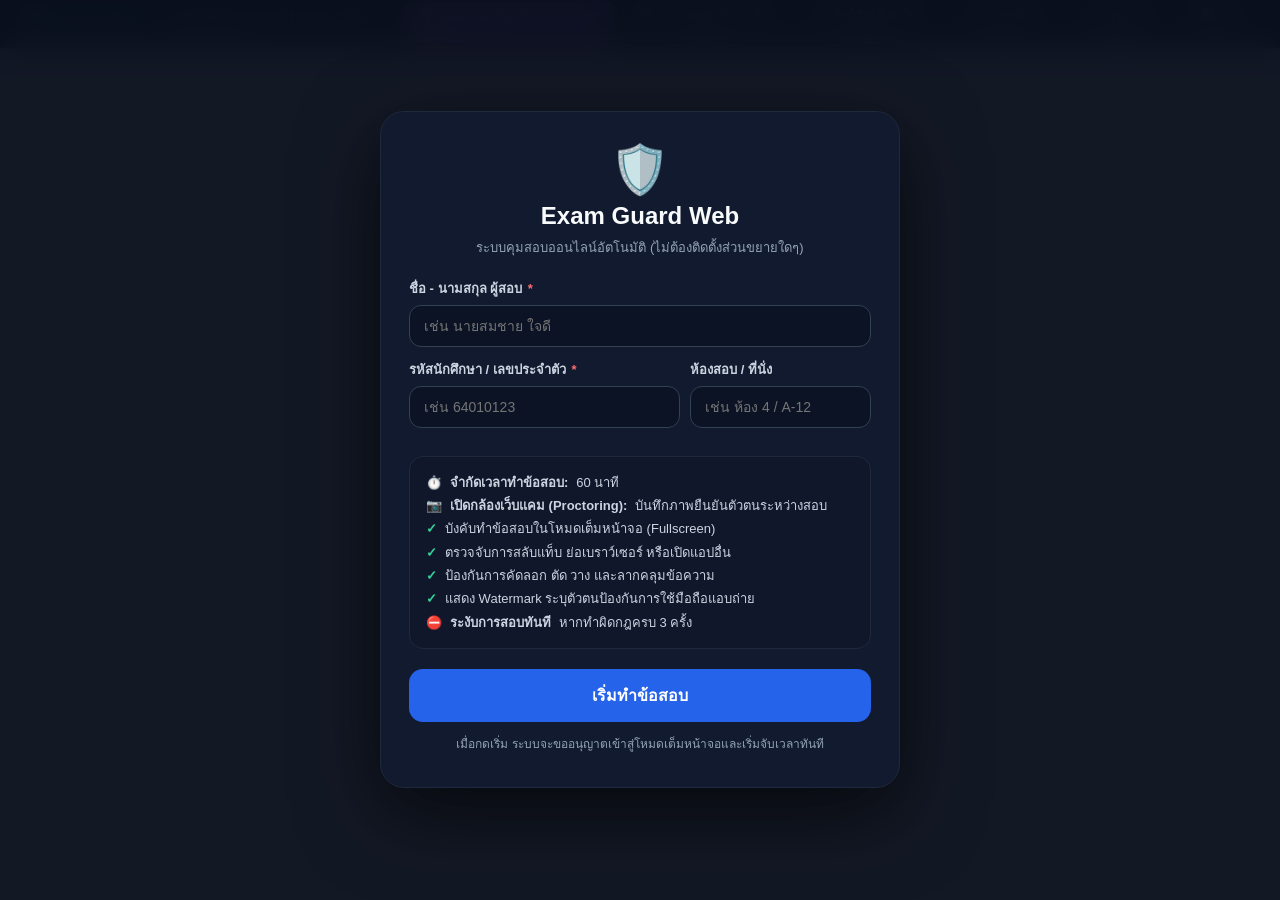
==== google-forms-exam.html @ 396dbb3b "feat: implement core background service worker and exam guard tracking features" ====
<!doctype html>
<html lang="th">
<head>
  <meta charset="utf-8">
  <meta http-equiv="refresh" content="0; url=index.html">
  <title>กำลังเปลี่ยนเส้นทางไปยังหน้าแบบทดสอบ Exam Guard...</title>
</head>
<body style="font-family: sans-serif; background: #0b1120; color: #f8fafc; display: flex; align-items: center; justify-content: center; height: 100vh; margin: 0;">
  <div style="text-align: center;">
    <h2>กำลังเปิดหน้าระบบสอบ Exam Guard...</h2>
    <p><a href="index.html" style="color: #60a5fa;">คลิกที่นี่หากเบราว์เซอร์ไม่เปลี่ยนหน้าอัตโนมัติ</a></p>
  </div>
</body>
</html>
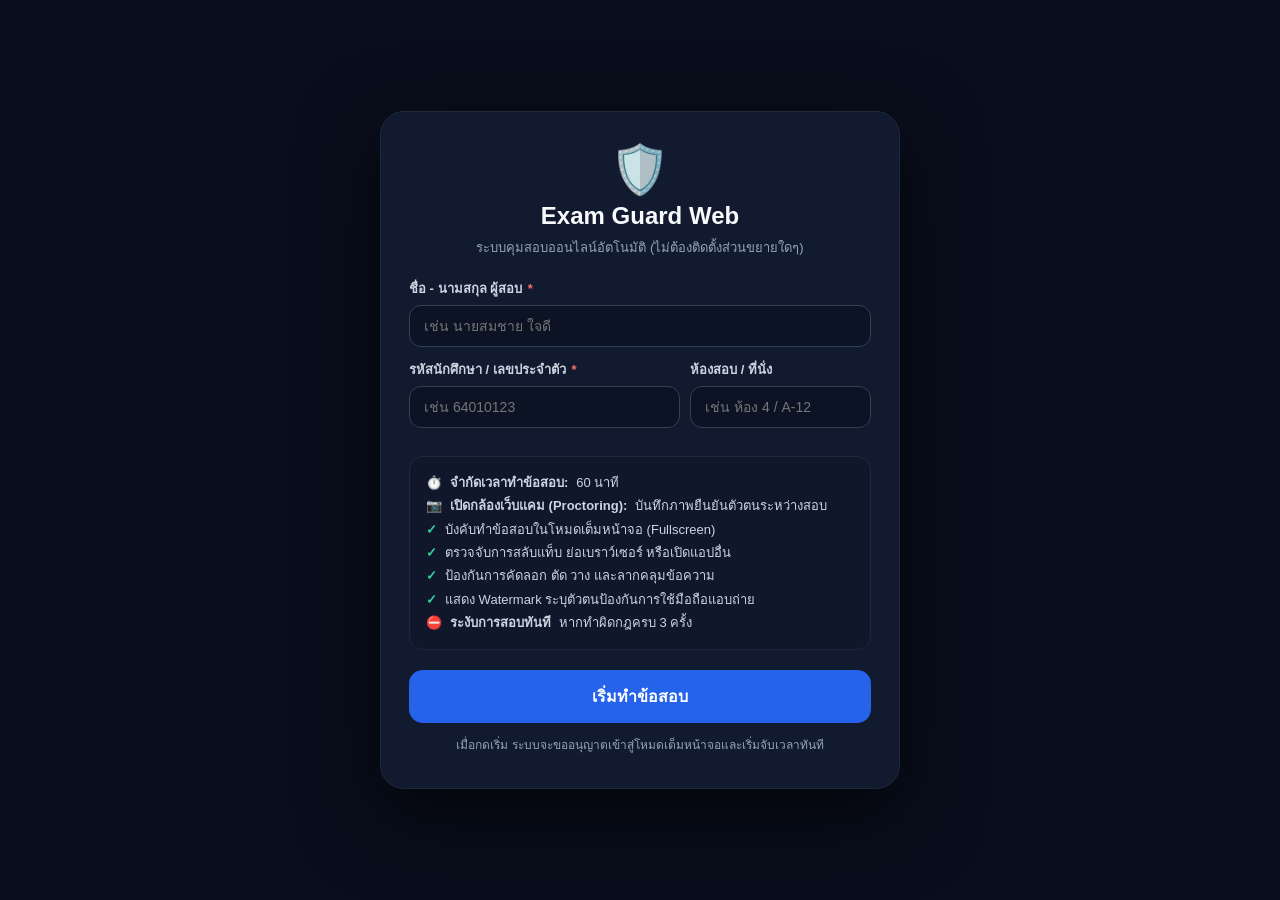
==== commit 55418099: "fix(portal): resolve zero-extension unresponsive issue, auto-convert /edit forms, handle empty state" ====
--- a/google-forms-exam.html
+++ b/google-forms-exam.html
@@ -2,13 +2,19 @@
 <html lang="th">
 <head>
   <meta charset="utf-8">
-  <meta http-equiv="refresh" content="0; url=index.html">
   <title>กำลังเปลี่ยนเส้นทางไปยังหน้าแบบทดสอบ Exam Guard...</title>
+  <script>
+    window.location.replace("index.html" + window.location.search);
+  </script>
 </head>
 <body style="font-family: sans-serif; background: #0b1120; color: #f8fafc; display: flex; align-items: center; justify-content: center; height: 100vh; margin: 0;">
   <div style="text-align: center;">
     <h2>กำลังเปิดหน้าระบบสอบ Exam Guard...</h2>
-    <p><a href="index.html" style="color: #60a5fa;">คลิกที่นี่หากเบราว์เซอร์ไม่เปลี่ยนหน้าอัตโนมัติ</a></p>
+    <p><a id="redir-link" href="index.html" style="color: #60a5fa;">คลิกที่นี่หากเบราว์เซอร์ไม่เปลี่ยนหน้าอัตโนมัติ</a></p>
   </div>
+  <script>
+    const a = document.getElementById("redir-link");
+    if (a) a.href = "index.html" + window.location.search;
+  </script>
 </body>
 </html>
